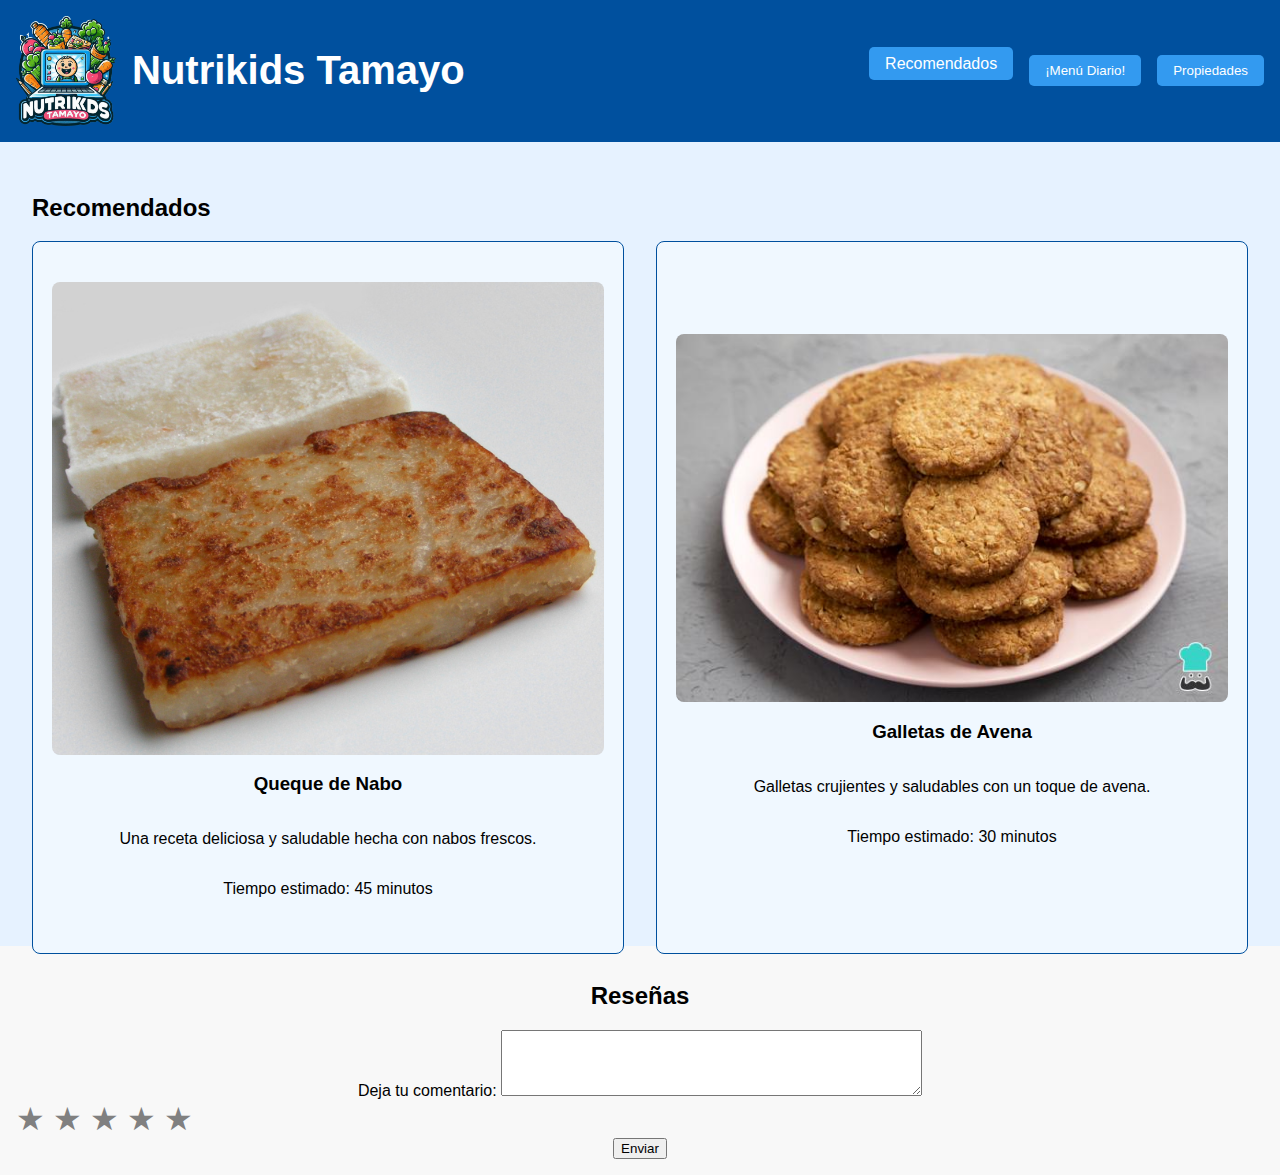
==== index.html @ 2dccba7a "Add files via upload" ====
<!DOCTYPE html>
<html lang="es">
<head>
    <meta charset="UTF-8">
    <title>Nutrikids Tamayo</title>
    <link rel="stylesheet" href="styles.css">
</head>
<body>
    <header>
        <div style="display: flex; align-items: center;">
            <img src="logo.png" alt="Nutrikids Tamayo" id="logo">
            <h1 id="title">Nutrikids Tamayo</h1>
        </div>
        <nav>
            <ul>
                <li><a href="#recetas-comunes">Recomendados</a></li>
                <li><button id="menu-diario">¡Menú Diario!</button></li>
                <li><button id="propiedades">Propiedades</button></li>
            </ul>
        </nav>
    </header>

    <main id="main-content">
        <section id="recetas-comunes">
            <h2>Recomendados</h2>
            <div class="recetas-container">
                <article class="receta" onclick="window.location.href='queque_nabo.html'">
                    <img src="queque_nabo.jpg" alt="Queque de Nabo">
                    <h3>Queque de Nabo</h3>
                    <p>Una receta deliciosa y saludable hecha con nabos frescos.</p>
                    <p>Tiempo estimado: 45 minutos</p>
                </article>
                <article class="receta" onclick="window.location.href='galletas_avena.html'">
                    <img src="galletas_avena.jpg" alt="Galletas de Avena">
                    <h3>Galletas de Avena</h3>
                    <p>Galletas crujientes y saludables con un toque de avena.</p>
                    <p>Tiempo estimado: 30 minutos</p>
                </article>
            </div>
        </section>

        <!-- Sección para mostrar el Menú Diario -->
        <section id="menuDiario">
            <!-- Aquí se mostrará el menú diario -->
        </section>

        <!-- Sección para mostrar las Propiedades de las Verduras -->
        <section id="propiedades">
            <!-- Aquí se mostrarán las propiedades de las verduras -->
        </section>
    </main>

    <footer>
        <section id="reseñas">
            <h2>Reseñas</h2>
            <form>
                <label for="comentario">Deja tu comentario:</label>
                <textarea id="comentario" rows="4" cols="50"></textarea>
                <div class="rating">
                    <span class="star">★</span>
                    <span class="star">★</span>
                    <span class="star">★</span>
                    <span class="star">★</span>
                    <span class="star">★</span>
                </div>
                <button type="submit">Enviar</button>
            </form>
        </section>
    </footer>
<!-- Modal para mostrar detalles de las recetas -->
<div id="modal" class="modal">
    <span class="close" onclick="cerrarModal()">×</span>
    <div id="modal-contenido"></div>
</div>
    <script src="script.js"></script>
</body>
</html>
---- styles.css ----
body { 
    font-family: Arial, sans-serif;
    margin: 0;
    padding: 0;
    background-color: #e6f2ff; /* Azul suave */
}

header {
    display: flex;
    justify-content: space-between;
    align-items: center;
    background-color: #00509e; /* Azul oscuro */
    padding: 1rem;
}

#logo {
    width: 100px;
}

#title {
    color: white;
    font-size: 2.5rem; /* Tamaño grande para resaltar */
    font-weight: bold;
    margin: 0;
    padding-left: 1rem;
}

nav ul {
    list-style: none;
    display: flex;
    gap: 1rem;
    padding: 0;
}

nav ul li {
    display: inline-block;
}

nav ul li a, nav ul li button {
    text-decoration: none;
    color: white;
    background-color: #339af0; /* Azul claro */
    padding: 0.5rem 1rem;
    border: none;
    cursor: pointer;
    border-radius: 5px;
    transition: background-color 0.3s ease; /* Transición suave */
}

nav ul li button:hover, nav ul li a:hover {
    background-color: #00509e; /* Azul oscuro */
    transform: scale(1.1); /* Aumenta el tamaño al pasar el mouse */
}

main {
    padding: 2rem;
}

.recetas-container {
    display: grid;
    grid-template-columns: repeat(2, 1fr); /* Dos columnas */
    gap: 2rem;
    margin: 0; /* Sin márgenes para ocupar todo el espacio */
}

article.receta {
    border: 1px solid #00509e;
    padding: 1.2rem;
    border-radius: 8px;
    background-color: #f0f8ff; /* Azul muy claro */
    display: flex;
    flex-direction: column;
    align-items: center;
    justify-content: center;
    height: 100%;
    transition: transform 0.3s ease; /* Transición suave */
    cursor: pointer;
}

article.receta img {
    width: 100%;
    height: auto;
    object-fit: cover; /* Ajusta la imagen */
    border-radius: 8px;
}

article.receta:hover {
    transform: translateY(-10px); /* Desplazamiento hacia arriba al pasar el mouse */
}

.modal {
    display: none; /* Oculto por defecto */
    position: fixed;
    top: 10%;
    left: 50%;
    transform: translate(-50%, 0);
    background-color: white;
    padding: 2rem;
    box-shadow: 0 0 10px rgba(0, 0, 0, 0.5);
    z-index: 10;
}

.close {
    cursor: pointer;
    font-size: 2rem;
    color: #00509e;
}

footer {
    background-color: #f8f8f8;
    padding: 1rem;
    text-align: center;
}

.rating {
    display: flex;
    gap: 0.5rem;
    font-size: 2rem;
}

.star {
    cursor: pointer;
    color: gray;
}

.star.selected {
    color: #FFD700; /* Color dorado */
}

button#regresar {
    background-color: #ff6961; /* Color para el botón de regresar */
    color: white;
    border: none;
    padding: 0.5rem 1rem;
    border-radius: 5px;
    cursor: pointer;
    transition: background-color 0.3s ease;
}

button#regresar:hover {
    background-color: #c44d4e; /* Color más oscuro al pasar el mouse */
}

#modal-contenido img {
    max-width: 80%; /* Limita el tamaño de la imagen en el modal */
    height: auto; /* Mantiene la proporción */
}
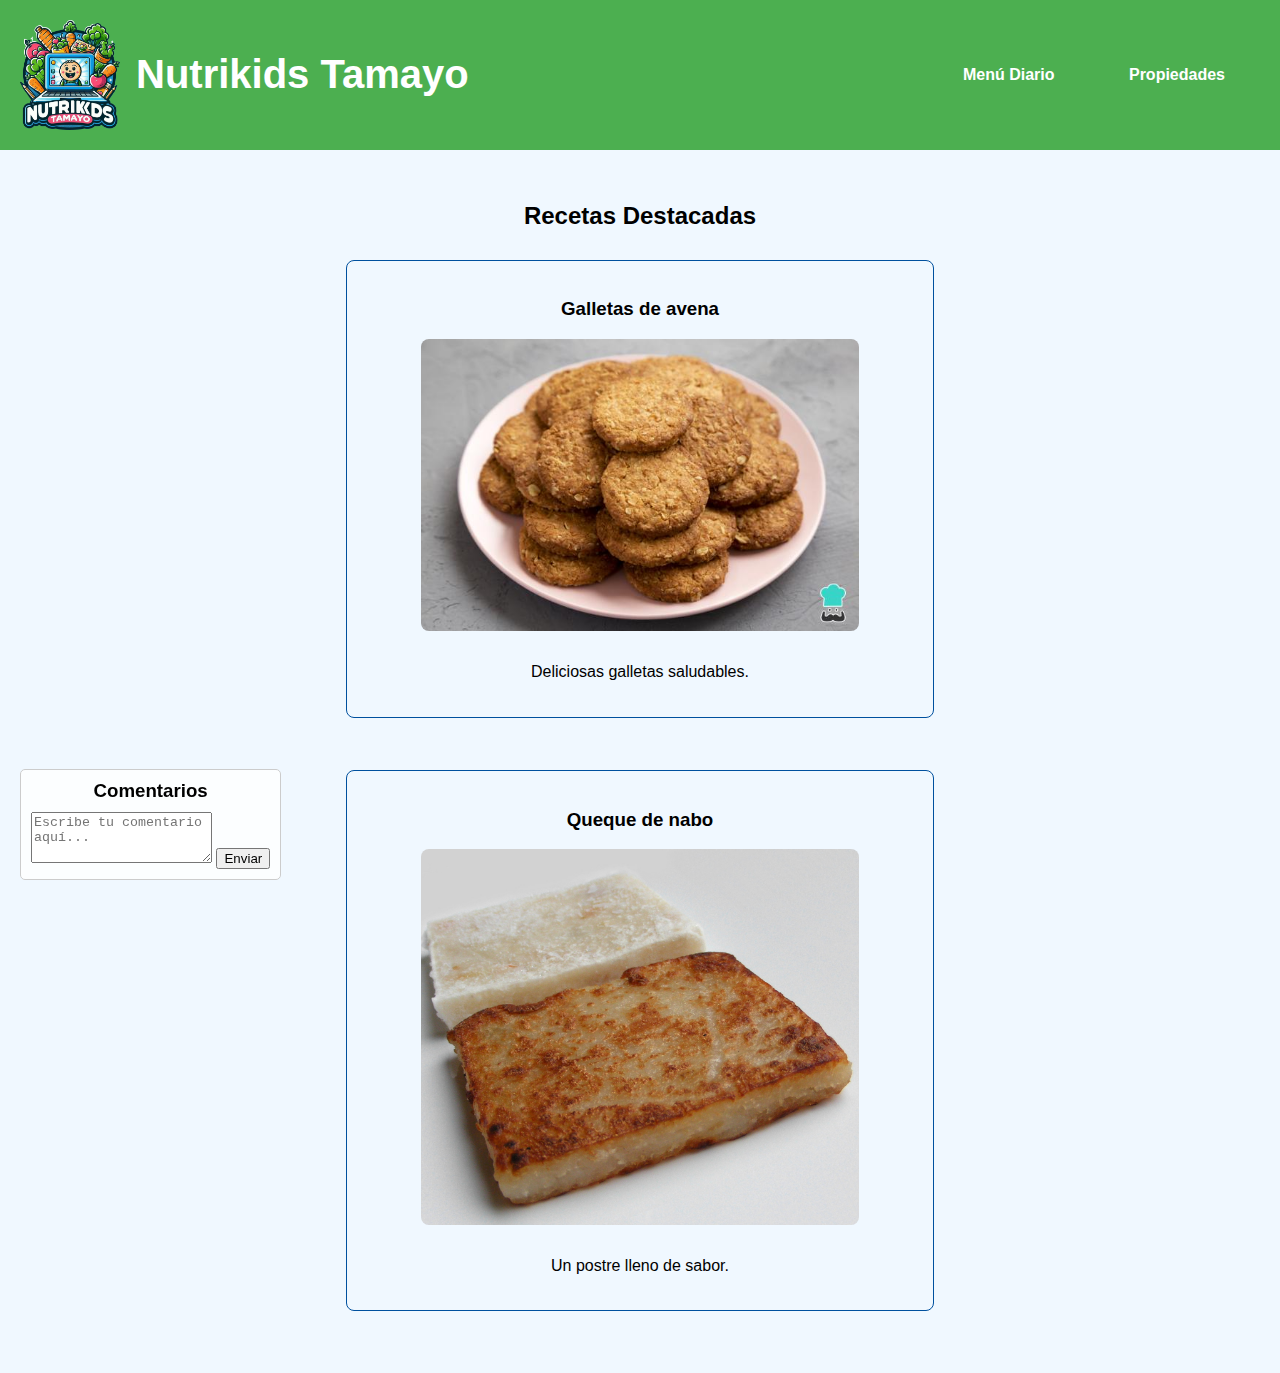
==== commit 0c237571: "Add files via upload" ====
--- a/index.html
+++ b/index.html
@@ -4,74 +4,144 @@
     <meta charset="UTF-8">
     <title>Nutrikids Tamayo</title>
     <link rel="stylesheet" href="styles.css">
+    <style>
+        /* Estilos generales */
+        body {
+            text-align: center;
+            font-family: Arial, sans-serif;
+            background-color: #f0f8ff; /* Fondo claro para mejorar la visibilidad */
+        }
+
+        header {
+            background-color: #4caf50; /* Color de fondo para el header */
+            padding: 20px;
+            color: white;
+        }
+
+        nav {
+            margin: 20px 0;
+        }
+
+        nav a {
+            margin: 0 15px;
+            text-decoration: none;
+            color: white;
+            font-weight: bold;
+            padding: 10px 20px;
+            border-radius: 5px;
+            transition: background 0.3s;
+        }
+
+        nav a:hover {
+            background-color: #0d00ca; /* Cambia el color de fondo al pasar el mouse */
+        }
+
+        .recetas-container {
+            display: flex;
+            flex-wrap: wrap;
+            justify-content: center;
+            margin: 20px;
+        }
+
+        .receta {
+            border: 1px solid #ccc;
+            border-radius: 8px;
+            padding: 15px;
+            margin: 10px;
+            width: calc(50% - 40px); /* Dos recetas por fila y espacio entre ellas */
+            background-color: rgba(255, 255, 255, 0.9);
+            transition: transform 0.2s;
+            cursor: pointer;
+        }
+
+        .receta:hover {
+            transform: scale(1.05);
+        }
+
+        .receta a {
+            text-decoration: none;
+            color: black;
+            display: block;
+            height: 100%;
+        }
+
+        #comentarios {
+            position: fixed;
+            bottom: 20px;
+            left: 20px;
+            background-color: rgba(255, 255, 255, 0.8);
+            padding: 10px;
+            border: 1px solid #ccc;
+            border-radius: 5px;
+            max-width: 300px;
+            z-index: 1000;
+        }
+
+        #comentarios h3 {
+            margin: 0 0 10px;
+        }
+
+        #comentarios-list {
+            max-height: 150px;
+            overflow-y: auto;
+        }
+    </style>
 </head>
 <body>
     <header>
-        <div style="display: flex; align-items: center;">
+        <div style="display: flex; align-items: center; justify-content: center;">
             <img src="logo.png" alt="Nutrikids Tamayo" id="logo">
             <h1 id="title">Nutrikids Tamayo</h1>
         </div>
         <nav>
-            <ul>
-                <li><a href="#recetas-comunes">Recomendados</a></li>
-                <li><button id="menu-diario">¡Menú Diario!</button></li>
-                <li><button id="propiedades">Propiedades</button></li>
-            </ul>
+            <a href="menu_diario.html">Menú Diario</a>
+            <a href="propiedades.html">Propiedades</a>
         </nav>
     </header>
 
-    <main id="main-content">
-        <section id="recetas-comunes">
-            <h2>Recomendados</h2>
-            <div class="recetas-container">
-                <article class="receta" onclick="window.location.href='queque_nabo.html'">
-                    <img src="queque_nabo.jpg" alt="Queque de Nabo">
-                    <h3>Queque de Nabo</h3>
-                    <p>Una receta deliciosa y saludable hecha con nabos frescos.</p>
-                    <p>Tiempo estimado: 45 minutos</p>
-                </article>
-                <article class="receta" onclick="window.location.href='galletas_avena.html'">
-                    <img src="galletas_avena.jpg" alt="Galletas de Avena">
-                    <h3>Galletas de Avena</h3>
-                    <p>Galletas crujientes y saludables con un toque de avena.</p>
-                    <p>Tiempo estimado: 30 minutos</p>
-                </article>
-            </div>
-        </section>
+    <main>
+        <h2>Recetas Destacadas</h2>
+        <div class="recetas-container">
+            <article class="receta" onclick="location.href='galletas_avena.html'">
+                <h3>Galletas de avena</h3>
+                <img src="galletas_avena.jpg" alt="Galletas de avena">
+                <p>Deliciosas galletas saludables.</p>
+            </article>
+            <article class="receta" onclick="location.href='queque_nabo.html'">
+                <h3>Queque de nabo</h3>
+                <img src="queque_nabo.jpg" alt="Queque de nabo">
+                <p>Un postre lleno de sabor.</p>
+            </article>
+            <!-- Aquí puedes añadir más recetas -->
+        </div>
 
-        <!-- Sección para mostrar el Menú Diario -->
-        <section id="menuDiario">
-            <!-- Aquí se mostrará el menú diario -->
-        </section>
-
-        <!-- Sección para mostrar las Propiedades de las Verduras -->
-        <section id="propiedades">
-            <!-- Aquí se mostrarán las propiedades de las verduras -->
-        </section>
+        <!-- Área de Comentarios -->
+        <div id="comentarios">
+            <h3>Comentarios</h3>
+            <form id="form-comentario">
+                <textarea id="comentario-input" placeholder="Escribe tu comentario aquí..." rows="3" required></textarea>
+                <button type="submit">Enviar</button>
+            </form>
+            <div id="comentarios-list"></div>
+        </div>
     </main>
 
-    <footer>
-        <section id="reseñas">
-            <h2>Reseñas</h2>
-            <form>
-                <label for="comentario">Deja tu comentario:</label>
-                <textarea id="comentario" rows="4" cols="50"></textarea>
-                <div class="rating">
-                    <span class="star">★</span>
-                    <span class="star">★</span>
-                    <span class="star">★</span>
-                    <span class="star">★</span>
-                    <span class="star">★</span>
-                </div>
-                <button type="submit">Enviar</button>
-            </form>
-        </section>
-    </footer>
-<!-- Modal para mostrar detalles de las recetas -->
-<div id="modal" class="modal">
-    <span class="close" onclick="cerrarModal()">×</span>
-    <div id="modal-contenido"></div>
-</div>
-    <script src="script.js"></script>
+    <script>
+        // Manejar el envío del formulario de comentarios
+        document.getElementById('form-comentario').addEventListener('submit', function(event) {
+            event.preventDefault(); // Evitar el comportamiento predeterminado del formulario
+            const comentario = document.getElementById('comentario-input').value; // Obtener el comentario ingresado
+            const comentariosList = document.getElementById('comentarios-list'); // Obtener el contenedor de comentarios
+            
+            // Crear un nuevo elemento de comentario
+            const nuevoComentario = document.createElement('p');
+            nuevoComentario.textContent = comentario; // Establecer el texto del comentario
+            
+            // Agregar el nuevo comentario al contenedor
+            comentariosList.appendChild(nuevoComentario);
+            // Limpiar el campo de entrada
+            document.getElementById('comentario-input').value = '';
+        });
+    </script>
 </body>
 </html>
--- a/styles.css
+++ b/styles.css
@@ -61,6 +61,7 @@
     grid-template-columns: repeat(2, 1fr); /* Dos columnas */
     gap: 2rem;
     margin: 0; /* Sin márgenes para ocupar todo el espacio */
+    justify-items: center; /* Centra las fichas horizontalmente */
 }
 
 article.receta {
@@ -72,16 +73,18 @@
     flex-direction: column;
     align-items: center;
     justify-content: center;
-    height: 100%;
+    height: auto; /* Ajustar la altura automáticamente */
     transition: transform 0.3s ease; /* Transición suave */
     cursor: pointer;
+    text-align: center; /* Centrar texto */
 }
 
 article.receta img {
-    width: 100%;
+    width: 80%; /* Tamaño más pequeño para la imagen */
     height: auto;
     object-fit: cover; /* Ajusta la imagen */
     border-radius: 8px;
+    margin-bottom: 1rem; /* Espacio debajo de la imagen */
 }
 
 article.receta:hover {
@@ -131,17 +134,12 @@
     background-color: #ff6961; /* Color para el botón de regresar */
     color: white;
     border: none;
+    border-radius: 5px;
     padding: 0.5rem 1rem;
-    border-radius: 5px;
     cursor: pointer;
     transition: background-color 0.3s ease;
 }
 
 button#regresar:hover {
-    background-color: #c44d4e; /* Color más oscuro al pasar el mouse */
+    background-color: #e60000; /* Color más oscuro al pasar el mouse */
 }
-
-#modal-contenido img {
-    max-width: 80%; /* Limita el tamaño de la imagen en el modal */
-    height: auto; /* Mantiene la proporción */
-}
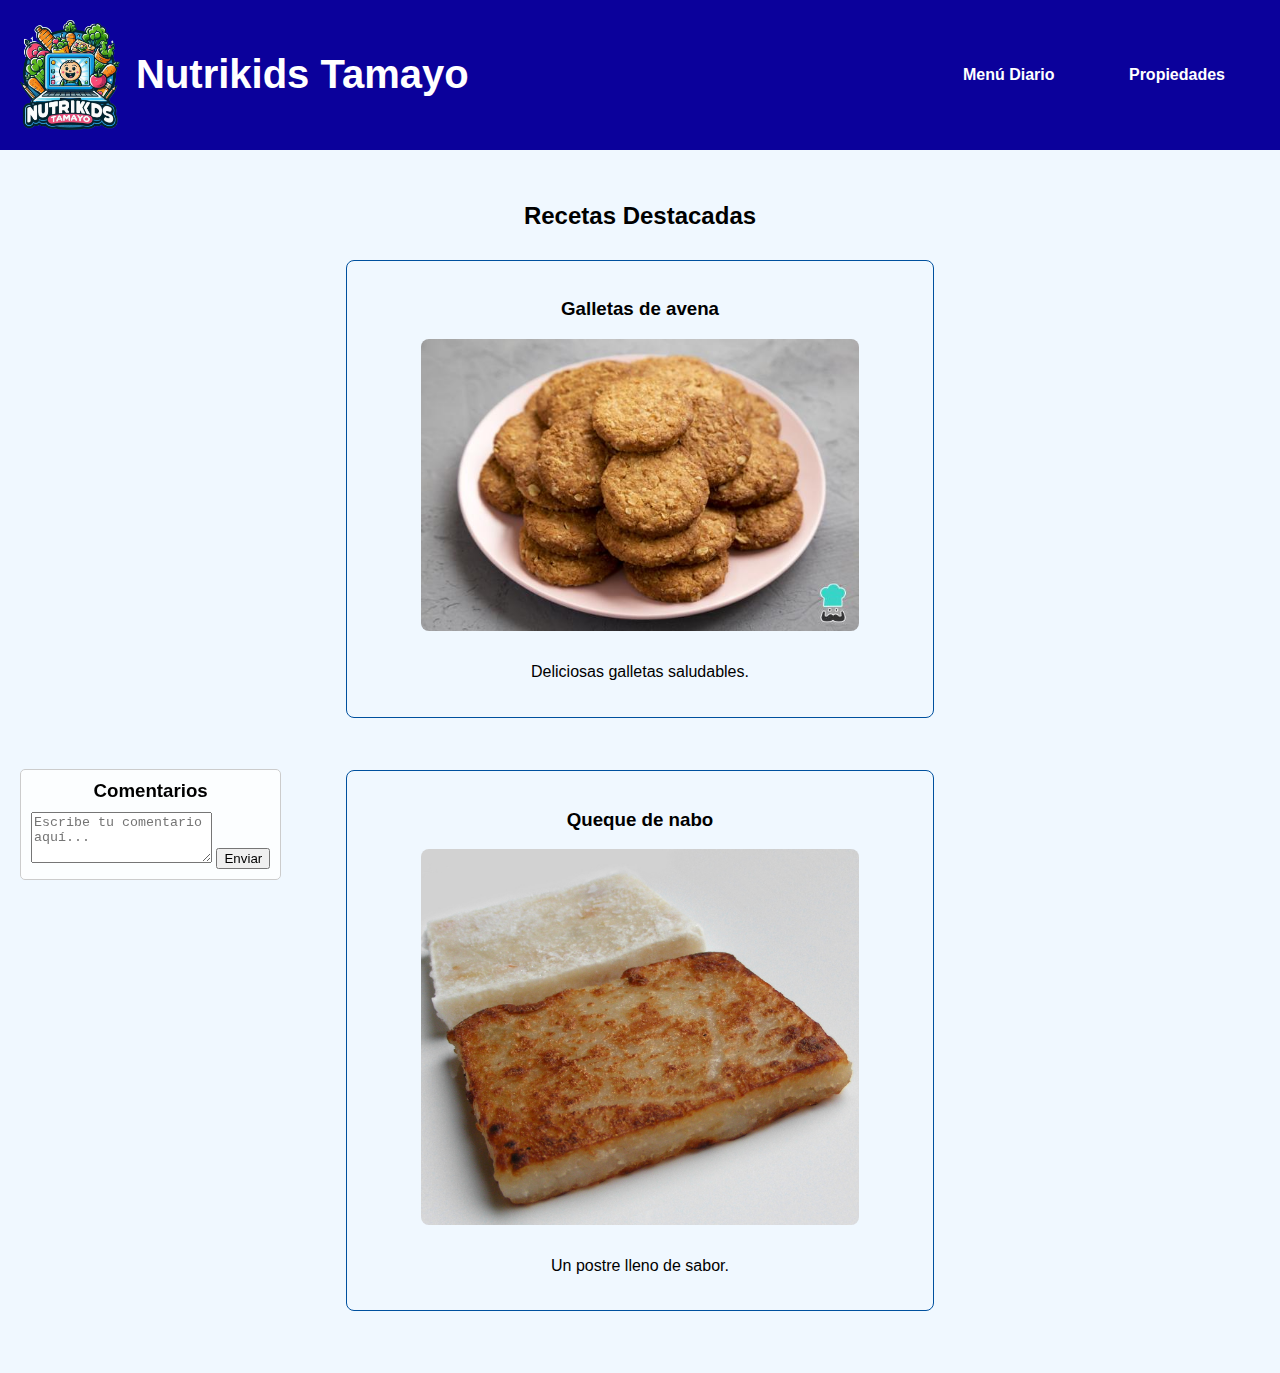
==== commit 81f45cc0: "Add files via upload" ====
--- a/index.html
+++ b/index.html
@@ -13,7 +13,7 @@
         }
 
         header {
-            background-color: #4caf50; /* Color de fondo para el header */
+            background-color: #0b019b; /* Color de fondo para el header */
             padding: 20px;
             color: white;
         }
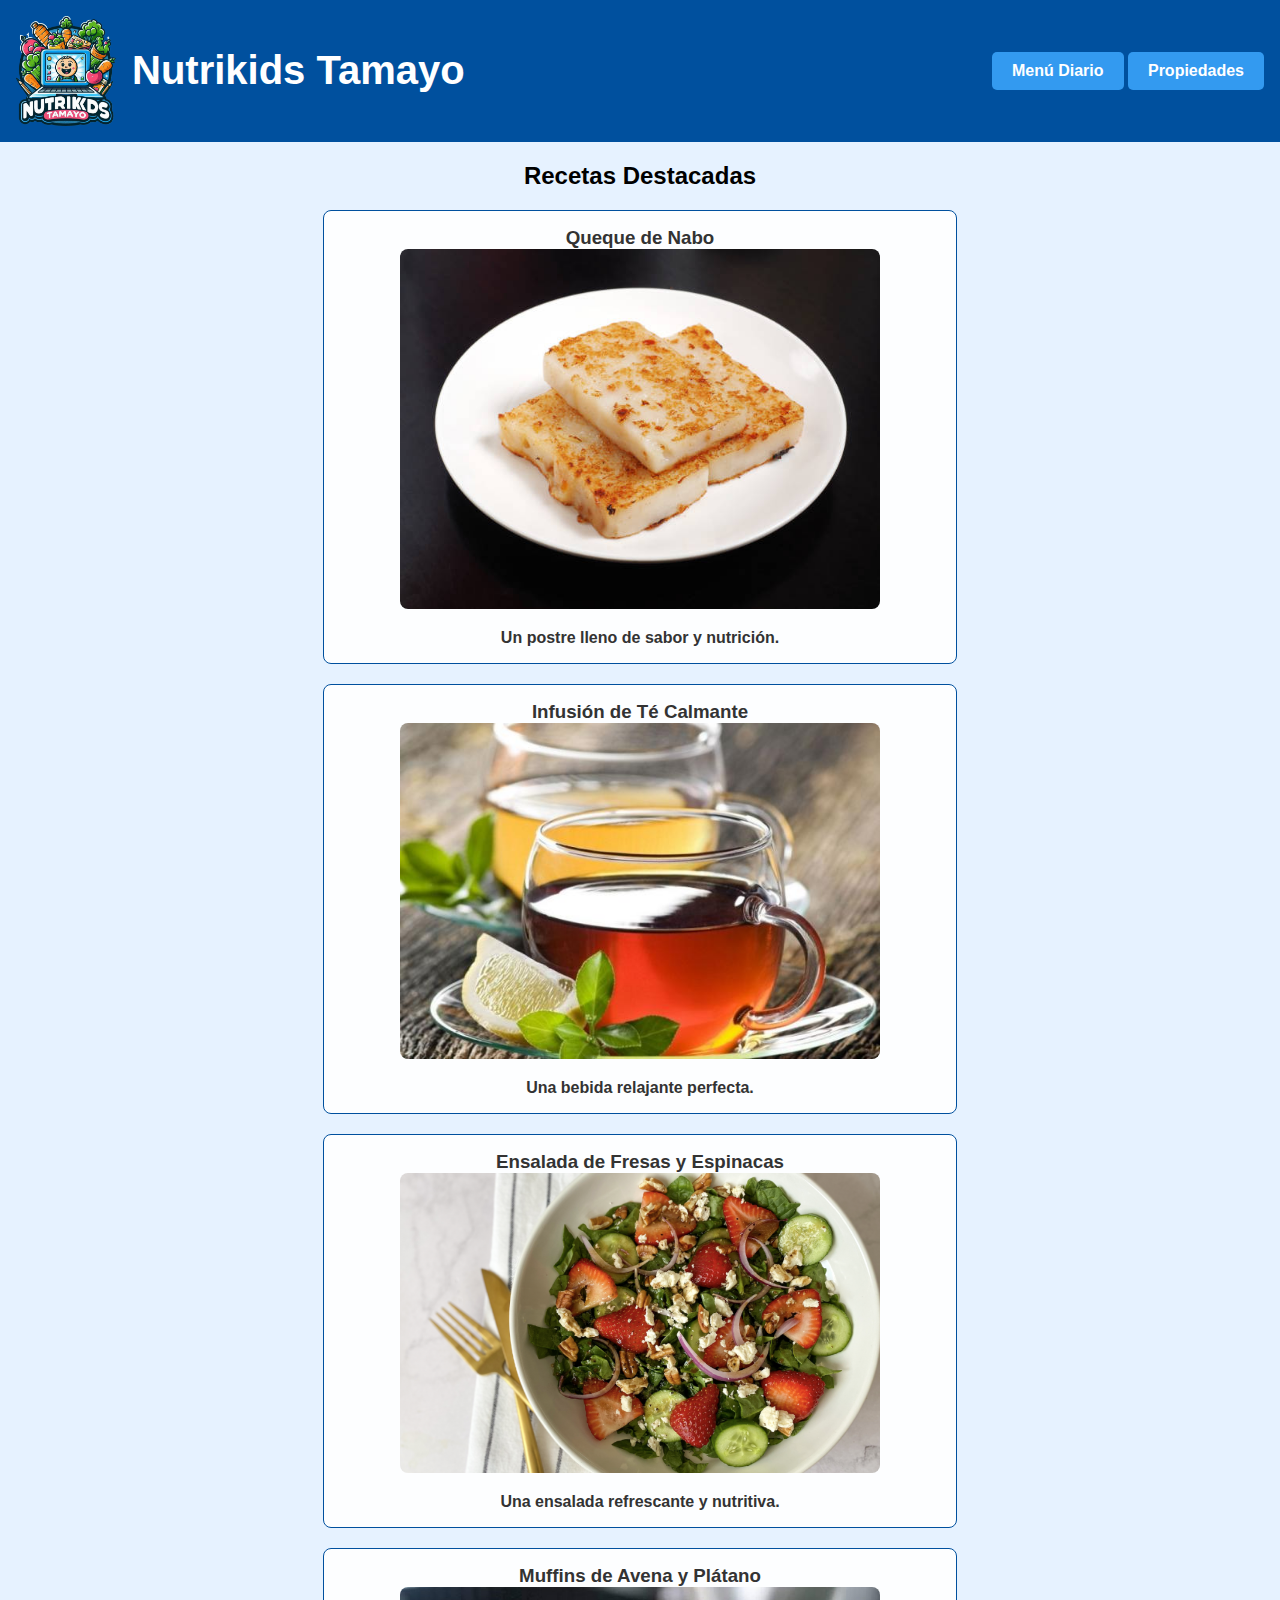
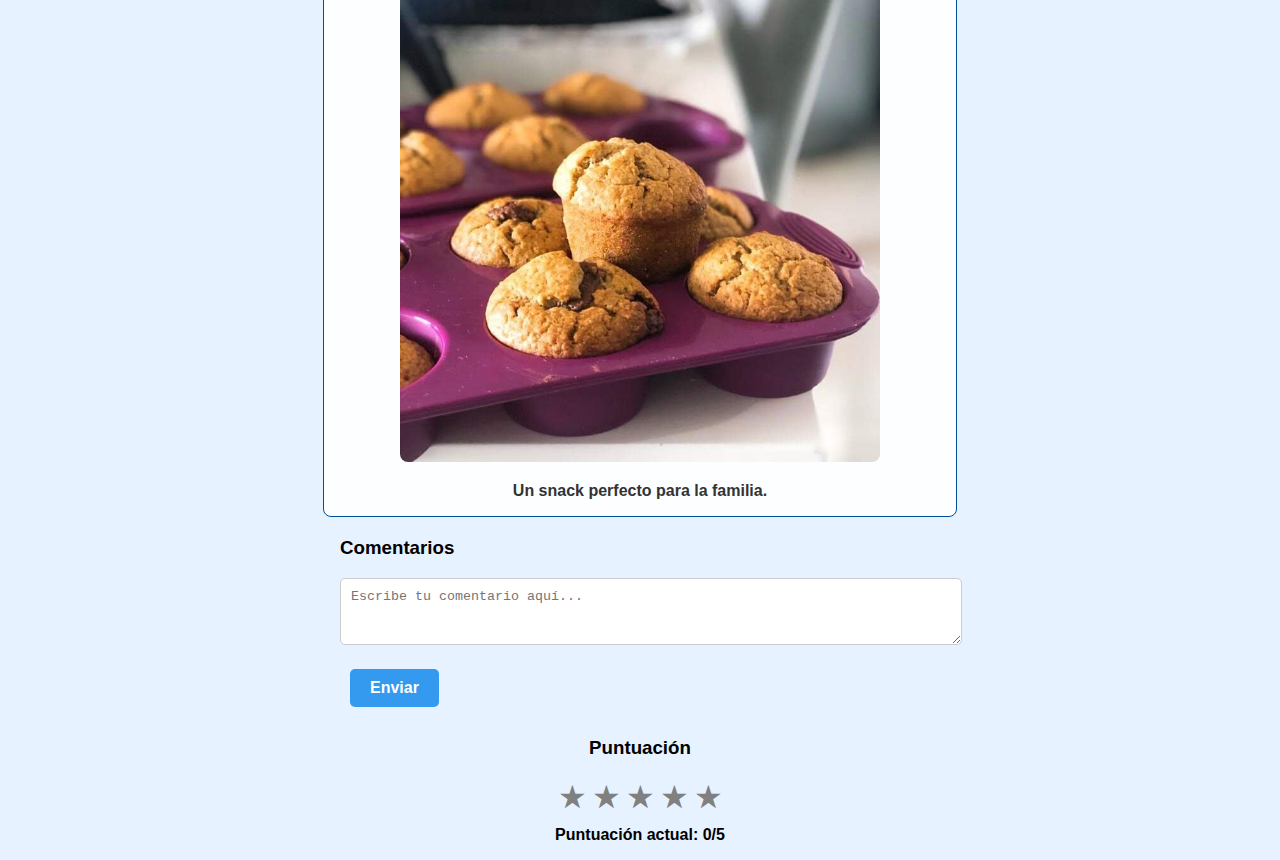
==== commit dfc56a6a: "Add files via upload" ====
--- a/index.html
+++ b/index.html
@@ -4,88 +4,7 @@
     <meta charset="UTF-8">
     <title>Nutrikids Tamayo</title>
     <link rel="stylesheet" href="styles.css">
-    <style>
-        /* Estilos generales */
-        body {
-            text-align: center;
-            font-family: Arial, sans-serif;
-            background-color: #f0f8ff; /* Fondo claro para mejorar la visibilidad */
-        }
-
-        header {
-            background-color: #0b019b; /* Color de fondo para el header */
-            padding: 20px;
-            color: white;
-        }
-
-        nav {
-            margin: 20px 0;
-        }
-
-        nav a {
-            margin: 0 15px;
-            text-decoration: none;
-            color: white;
-            font-weight: bold;
-            padding: 10px 20px;
-            border-radius: 5px;
-            transition: background 0.3s;
-        }
-
-        nav a:hover {
-            background-color: #0d00ca; /* Cambia el color de fondo al pasar el mouse */
-        }
-
-        .recetas-container {
-            display: flex;
-            flex-wrap: wrap;
-            justify-content: center;
-            margin: 20px;
-        }
-
-        .receta {
-            border: 1px solid #ccc;
-            border-radius: 8px;
-            padding: 15px;
-            margin: 10px;
-            width: calc(50% - 40px); /* Dos recetas por fila y espacio entre ellas */
-            background-color: rgba(255, 255, 255, 0.9);
-            transition: transform 0.2s;
-            cursor: pointer;
-        }
-
-        .receta:hover {
-            transform: scale(1.05);
-        }
-
-        .receta a {
-            text-decoration: none;
-            color: black;
-            display: block;
-            height: 100%;
-        }
-
-        #comentarios {
-            position: fixed;
-            bottom: 20px;
-            left: 20px;
-            background-color: rgba(255, 255, 255, 0.8);
-            padding: 10px;
-            border: 1px solid #ccc;
-            border-radius: 5px;
-            max-width: 300px;
-            z-index: 1000;
-        }
-
-        #comentarios h3 {
-            margin: 0 0 10px;
-        }
-
-        #comentarios-list {
-            max-height: 150px;
-            overflow-y: auto;
-        }
-    </style>
+    <script src="script.js" defer></script>
 </head>
 <body>
     <header>
@@ -102,45 +21,89 @@
     <main>
         <h2>Recetas Destacadas</h2>
         <div class="recetas-container">
-            <article class="receta" onclick="location.href='galletas_avena.html'">
-                <h3>Galletas de avena</h3>
-                <img src="galletas_avena.jpg" alt="Galletas de avena">
-                <p>Deliciosas galletas saludables.</p>
+            <article class="receta" onclick="location.href='queque_nabo.html'">
+                <h3>Queque de Nabo</h3>
+                <img src="queque_nabo.jpg" alt="Queque de Nabo">
+                <p>Un postre lleno de sabor y nutrición.</p>
             </article>
-            <article class="receta" onclick="location.href='queque_nabo.html'">
-                <h3>Queque de nabo</h3>
-                <img src="queque_nabo.jpg" alt="Queque de nabo">
-                <p>Un postre lleno de sabor.</p>
+            <article class="receta" onclick="location.href='te_calmante.html'">
+                <h3>Infusión de Té Calmante</h3>
+                <img src="te_calmante.jpg" alt="Infusión de Té Calmante">
+                <p>Una bebida relajante perfecta.</p>
             </article>
-            <!-- Aquí puedes añadir más recetas -->
+            <article class="receta" onclick="location.href='ensalada_fresas.html'">
+                <h3>Ensalada de Fresas y Espinacas</h3>
+                <img src="ensalada_fresas.jpg" alt="Ensalada de Fresas y Espinacas">
+                <p>Una ensalada refrescante y nutritiva.</p>
+            </article>
+            <article class="receta" onclick="location.href='muffins_avena.html'">
+                <h3>Muffins de Avena y Plátano</h3>
+                <img src="muffins_avena.jpg" alt="Muffins de Avena y Plátano">
+                <p>Un snack perfecto para la familia.</p>
+            </article>
         </div>
 
-        <!-- Área de Comentarios -->
-        <div id="comentarios">
+        <!-- Sistema de comentarios -->
+        <section id="comentarios-section">
             <h3>Comentarios</h3>
-            <form id="form-comentario">
+            <form id="comentarios-form">
                 <textarea id="comentario-input" placeholder="Escribe tu comentario aquí..." rows="3" required></textarea>
                 <button type="submit">Enviar</button>
             </form>
             <div id="comentarios-list"></div>
-        </div>
+        </section>
+
+        <!-- Sistema de puntuación -->
+        <section id="rating-section">
+            <h3>Puntuación</h3>
+            <div class="rating" id="rating">
+                <span class="star" data-value="1">★</span>
+                <span class="star" data-value="2">★</span>
+                <span class="star" data-value="3">★</span>
+                <span class="star" data-value="4">★</span>
+                <span class="star" data-value="5">★</span>
+            </div>
+            <p id="rating-result">Puntuación actual: 0/5</p>
+        </section>
     </main>
 
     <script>
         // Manejar el envío del formulario de comentarios
-        document.getElementById('form-comentario').addEventListener('submit', function(event) {
-            event.preventDefault(); // Evitar el comportamiento predeterminado del formulario
-            const comentario = document.getElementById('comentario-input').value; // Obtener el comentario ingresado
-            const comentariosList = document.getElementById('comentarios-list'); // Obtener el contenedor de comentarios
-            
+        document.getElementById('comentarios-form').addEventListener('submit', function(event) {
+            event.preventDefault();
+            const comentario = document.getElementById('comentario-input').value;
+            const comentariosList = document.getElementById('comentarios-list');
+
             // Crear un nuevo elemento de comentario
             const nuevoComentario = document.createElement('p');
-            nuevoComentario.textContent = comentario; // Establecer el texto del comentario
-            
+            nuevoComentario.textContent = comentario;
+
             // Agregar el nuevo comentario al contenedor
             comentariosList.appendChild(nuevoComentario);
+
             // Limpiar el campo de entrada
             document.getElementById('comentario-input').value = '';
+        });
+
+        // Manejar la puntuación por estrellas
+        const stars = document.querySelectorAll('.star');
+        const ratingResult = document.getElementById('rating-result');
+
+        stars.forEach(star => {
+            star.addEventListener('click', function() {
+                const value = this.getAttribute('data-value');
+
+                // Resetear las clases de las estrellas
+                stars.forEach(s => s.classList.remove('selected'));
+
+                // Marcar las estrellas seleccionadas
+                for (let i = 0; i < value; i++) {
+                    stars[i].classList.add('selected');
+                }
+
+                // Mostrar el resultado de la puntuación
+                ratingResult.textContent = `Puntuación actual: ${value}/5`;
+            });
         });
     </script>
 </body>
--- a/styles.css
+++ b/styles.css
@@ -1,10 +1,13 @@
-body { 
+/* Estilos generales */
+body {
     font-family: Arial, sans-serif;
     margin: 0;
     padding: 0;
-    background-color: #e6f2ff; /* Azul suave */
-}
-
+    background-color: #e6f2ff; /* Fondo azul suave */
+    text-align: center;
+}
+
+/* Encabezado */
 header {
     display: flex;
     justify-content: space-between;
@@ -19,78 +22,133 @@
 
 #title {
     color: white;
-    font-size: 2.5rem; /* Tamaño grande para resaltar */
+    font-size: 2.5rem;
     font-weight: bold;
     margin: 0;
     padding-left: 1rem;
 }
 
-nav ul {
-    list-style: none;
-    display: flex;
-    gap: 1rem;
-    padding: 0;
-}
-
-nav ul li {
-    display: inline-block;
-}
-
-nav ul li a, nav ul li button {
+/* Navegación */
+nav {
+    margin: 20px 0;
+}
+
+nav a {
     text-decoration: none;
     color: white;
     background-color: #339af0; /* Azul claro */
     padding: 0.5rem 1rem;
     border: none;
-    cursor: pointer;
-    border-radius: 5px;
-    transition: background-color 0.3s ease; /* Transición suave */
-}
-
-nav ul li button:hover, nav ul li a:hover {
-    background-color: #00509e; /* Azul oscuro */
-    transform: scale(1.1); /* Aumenta el tamaño al pasar el mouse */
-}
-
-main {
-    padding: 2rem;
-}
-
+    border-radius: 5px;
+    font-weight: bold;
+    transition: background-color 0.3s ease, transform 0.3s ease; /* Transición suave */
+    display: inline-block;
+    cursor: pointer;
+}
+
+nav a:hover {
+    background-color: #00509e; /* Azul oscuro */
+    transform: scale(1.1); /* Efecto de aumento al pasar el mouse */
+}
+
+/* Contenedor de recetas */
 .recetas-container {
-    display: grid;
-    grid-template-columns: repeat(2, 1fr); /* Dos columnas */
-    gap: 2rem;
-    margin: 0; /* Sin márgenes para ocupar todo el espacio */
-    justify-items: center; /* Centra las fichas horizontalmente */
-}
-
-article.receta {
+    display: flex;
+    flex-wrap: wrap;
+    justify-content: center;
+    gap: 20px;
+    margin: 20px;
+}
+
+.receta {
     border: 1px solid #00509e;
-    padding: 1.2rem;
-    border-radius: 8px;
-    background-color: #f0f8ff; /* Azul muy claro */
-    display: flex;
-    flex-direction: column;
-    align-items: center;
-    justify-content: center;
-    height: auto; /* Ajustar la altura automáticamente */
-    transition: transform 0.3s ease; /* Transición suave */
-    cursor: pointer;
-    text-align: center; /* Centrar texto */
-}
-
-article.receta img {
-    width: 80%; /* Tamaño más pequeño para la imagen */
+    border-radius: 8px;
+    padding: 1rem;
+    width: calc(50% - 20px); /* Dos recetas por fila con espacio entre ellas */
+    background-color: rgba(255, 255, 255, 0.9);
+    transition: transform 0.2s;
+    cursor: pointer;
+    text-align: center;
+}
+
+.receta img {
+    width: 80%; /* Ajuste para que las imágenes sean más pequeñas y centradas */
     height: auto;
-    object-fit: cover; /* Ajusta la imagen */
+    object-fit: cover;
     border-radius: 8px;
     margin-bottom: 1rem; /* Espacio debajo de la imagen */
 }
 
-article.receta:hover {
-    transform: translateY(-10px); /* Desplazamiento hacia arriba al pasar el mouse */
-}
-
+.receta:hover {
+    transform: scale(1.05);
+}
+
+/* Contenido centrado en las recetas */
+.receta h3, .receta p {
+    margin: 0;
+    color: #333;
+    font-weight: bold;
+}
+
+/* Estilos para el área de menú diario */
+.dia {
+    border: 1px solid #ccc;
+    border-radius: 8px;
+    margin: 15px auto;
+    padding: 10px;
+    background-color: #f9f9f9;
+    width: 90%;
+    max-width: 600px;
+}
+
+.dia h3 {
+    color: #00509e;
+    margin-top: 0;
+}
+
+/* Estilos de botones (incluye el botón de 'Regresar') */
+button, nav a {
+    background-color: #339af0; /* Azul claro */
+    color: white;
+    padding: 10px 20px;
+    border: none;
+    border-radius: 5px;
+    font-size: 1rem;
+    font-weight: bold;
+    cursor: pointer;
+    transition: background-color 0.3s ease, transform 0.3s ease;
+    text-decoration: none;
+}
+
+button:hover, nav a:hover {
+    background-color: #00509e; /* Azul oscuro */
+    transform: scale(1.1); /* Efecto de aumento al pasar el mouse */
+}
+
+#comentarios {
+    position: fixed;
+    bottom: 20px;
+    left: 20px;
+    background-color: rgba(255, 255, 255, 0.8);
+    padding: 10px;
+    border: 1px solid #ccc;
+    border-radius: 5px;
+    max-width: 300px;
+    z-index: 1000;
+}
+
+#comentarios h3 {
+    margin: 0 0 10px;
+    font-size: 1.2rem;
+    color: #00509e;
+}
+
+#comentarios-list {
+    max-height: 150px;
+    overflow-y: auto;
+}
+
+/* Estilos para modal (si se requiere) */
 .modal {
     display: none; /* Oculto por defecto */
     position: fixed;
@@ -109,10 +167,13 @@
     color: #00509e;
 }
 
+/* Estilos del pie de página */
 footer {
     background-color: #f8f8f8;
     padding: 1rem;
     text-align: center;
+    font-size: 0.9rem;
+    color: #333;
 }
 
 .rating {
@@ -129,17 +190,82 @@
 .star.selected {
     color: #FFD700; /* Color dorado */
 }
-
-button#regresar {
-    background-color: #ff6961; /* Color para el botón de regresar */
-    color: white;
+/* Estilos para la sección de imágenes en las comidas */
+.imagenes-receta {
+    display: flex;
+    justify-content: center;
+    gap: 10px;
+    margin-bottom: 10px;
+}
+
+.imagenes-receta img {
+    width: 45%; /* Ajustar el ancho de las imágenes para que quepan dos */
+    height: auto;
+    border-radius: 8px;
+    border: 1px solid #ccc;
+}
+
+/* Estilos para el botón de regresar */
+button {
+    background-color: #339af0; /* Azul claro */
+    color: white;
+    padding: 10px 20px;
     border: none;
     border-radius: 5px;
-    padding: 0.5rem 1rem;
-    cursor: pointer;
-    transition: background-color 0.3s ease;
-}
-
-button#regresar:hover {
-    background-color: #e60000; /* Color más oscuro al pasar el mouse */
-}
+    font-size: 1rem;
+    font-weight: bold;
+    cursor: pointer;
+    margin: 10px;
+    transition: background-color 0.3s ease, transform 0.3s ease;
+    text-decoration: none;
+}
+
+button:hover {
+    background-color: #00509e; /* Azul oscuro */
+    transform: scale(1.1); /* Efecto de aumento al pasar el mouse */
+}
+/* Estilos para la sección de comentarios */
+#comentarios-section {
+    margin: 20px auto;
+    max-width: 600px;
+    text-align: left;
+}
+
+#comentario-input {
+    width: 100%;
+    padding: 10px;
+    margin-bottom: 10px;
+    border-radius: 5px;
+    border: 1px solid #ccc;
+}
+
+#comentarios-list p {
+    background-color: #f0f8ff;
+    padding: 10px;
+    border-radius: 5px;
+    margin-bottom: 5px;
+}
+
+/* Estilos para la puntuación */
+.rating {
+    display: flex;
+    gap: 5px;
+    font-size: 2rem;
+    justify-content: center;
+}
+
+.star {
+    cursor: pointer;
+    color: gray;
+    transition: color 0.3s;
+}
+
+.star.selected {
+    color: #FFD700; /* Dorado */
+}
+
+#rating-result {
+    margin-top: 10px;
+    text-align: center;
+    font-weight: bold;
+}
